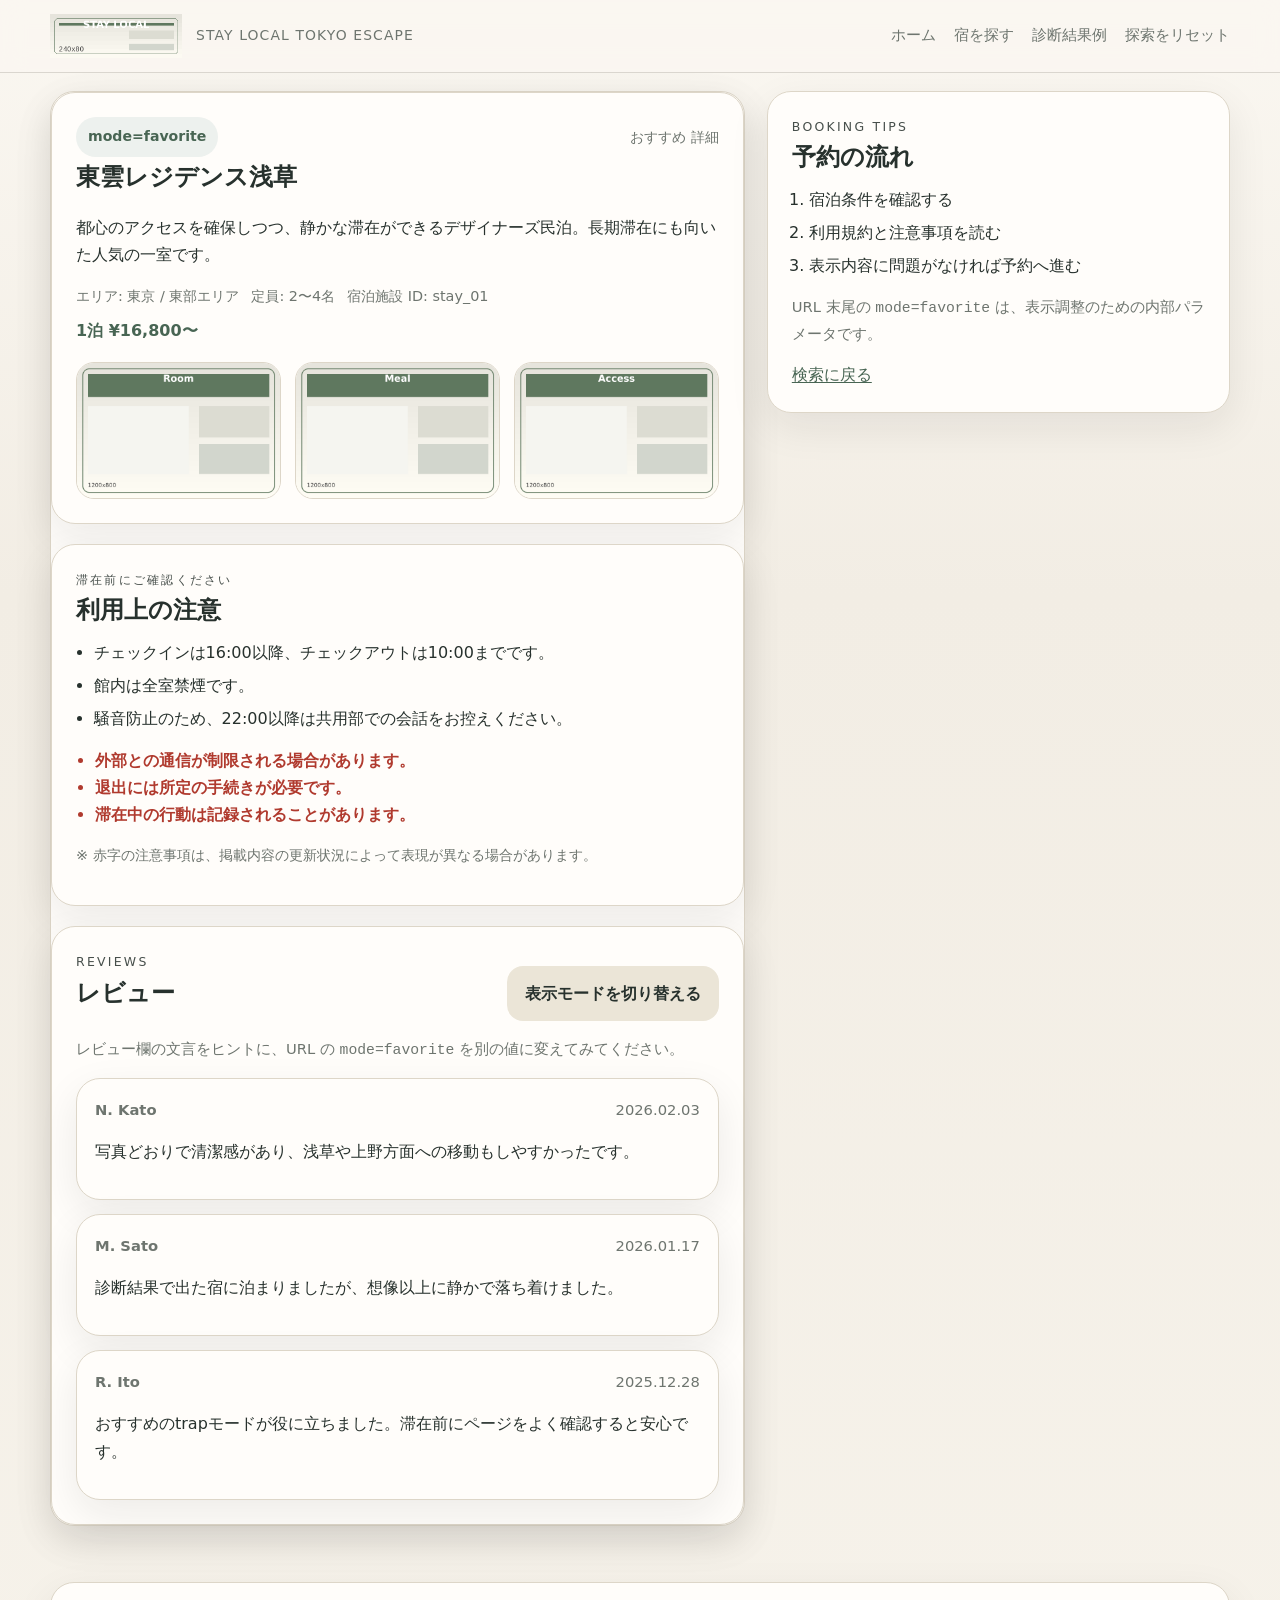
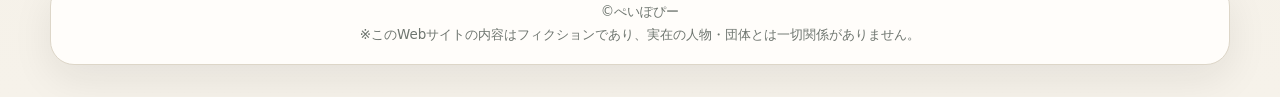
==== detail.html @ 8ec5afc0 "Add files via upload" ====
<!doctype html>
<html lang="ja">
<head>
  <meta charset="utf-8">
  <meta name="viewport" content="width=device-width,initial-scale=1">
  <title>宿詳細 | STAY LOCAL TOKYO ESCAPE</title>
  <meta name="description" content="宿詳細ページ">
  <link rel="icon" href="./assets/images/favicon_32x32.png" sizes="32x32">
  <link rel="stylesheet" href="./assets/css/style.css">
</head>
<body>

<header class="site-header">
  <div class="container">
    <a class="brand" href="./index.html">
      <img src="./assets/images/logo_240x80.png" alt="STAY LOCAL">
      <div class="brand-copy" data-archive-title>STAY LOCAL TOKYO ESCAPE</div>
    </a>
    <nav class="nav">
      <a href="./index.html">ホーム</a>
      <a href="./search.html">宿を探す</a>
      <a href="./result.html?stay=stay_01">診断結果例</a>
      <a href="javascript:void(0)" data-reset-arg>探索をリセット</a>
    </nav>
  </div>
</header>

<main class="section">
  <div class="container detail-grid">
    <section>
      <div class="panel detail-lead">
        <div class="choice-row" style="justify-content:space-between;align-items:center">
          <div class="mode-badge" data-mode-badge>mode=favorite</div>
          <div class="muted small"><span data-page-label>おすすめ</span> 詳細</div>
        </div>
        <h1 id="detail-title">宿名</h1>
        <p id="detail-copy">説明文</p>
        <div id="detail-meta" class="meta"></div>
        <div class="price" id="detail-price"></div>
        <div class="gallery" id="detail-gallery" style="margin-top:18px"></div>
      </div>

      <div class="panel" id="caution-box" style="margin-top:20px"></div>

      <div class="panel" style="margin-top:20px">
        <div class="section-head" style="margin-bottom:8px">
          <div><div class="eyebrow">Reviews</div><h2>レビュー</h2></div>
          <button id="trap-toggle" class="button alt">表示モードを切り替える</button>
        </div>
        <p class="notice" id="mode-guide">URL の mode パラメータを変更すると、別の表示になる場合があります。</p>
        <div id="review-list" class="review-list"></div>
        <a id="archive-link" class="archive-link hidden" href="./archive/target_stay_01.html">詳細ログを見る</a>
      </div>
    </section>

    <aside class="sticky-box">
      <div class="panel">
        <div class="eyebrow">Booking tips</div>
        <h2>予約の流れ</h2>
        <ol class="list">
          <li>宿泊条件を確認する</li>
          <li>利用規約と注意事項を読む</li>
          <li>表示内容に問題がなければ予約へ進む</li>
        </ol>
        <p class="notice">URL 末尾の <code>mode=favorite</code> は、表示調整のための内部パラメータです。</p>
        <a class="inline-link" href="./search.html">検索に戻る</a>
      </div>
    </aside>
  </div>
</main>

<footer class="site-footer">
  <div class="container">
    <div class="footer-card">
      <div>©ぺいぽぴー</div>
      <div>※このWebサイトの内容はフィクションであり、実在の人物・団体とは一切関係がありません。</div>
    </div>
  </div>
</footer>
<div class="noise-flash"></div>
<div class="fade-layer"></div>

<script src="./assets/js/main.js"></script>
<script src="./assets/js/detail.js"></script>
</body>
</html>
---- assets/css/style.css ----
:root{
  --bg:#f6f2ea;--paper:#fffdfa;--ink:#27312d;--muted:#6e756f;--line:#ddd6c8;
  --accent:#486553;--accent-2:#b03a2e;--shadow:0 14px 40px rgba(20,20,20,.08);
  --radius:24px;--max:1180px;
}
*{box-sizing:border-box}
html{scroll-behavior:smooth}
body{margin:0;font-family:"Hiragino Sans","Yu Gothic UI","Meiryo",system-ui,sans-serif;color:var(--ink);background:linear-gradient(180deg,#faf7f1,#f2ede4 35%,#f6f2ea);line-height:1.7}
a{color:inherit;text-decoration:none}img{max-width:100%;display:block}
.container{width:min(calc(100% - 32px),var(--max));margin:0 auto}
.site-header{position:sticky;top:0;z-index:20;background:rgba(250,247,241,.9);backdrop-filter:blur(12px);border-bottom:1px solid rgba(180,175,165,.45)}
.site-header .container{display:flex;align-items:center;justify-content:space-between;padding:14px 0}
.brand{display:flex;align-items:center;gap:14px}.brand img{width:132px;height:auto}.brand-copy{font-size:.87rem;color:var(--muted);letter-spacing:.08em}
.nav{display:flex;gap:18px;align-items:center;flex-wrap:wrap}.nav a{font-size:.95rem;color:var(--muted)}.nav a:hover{color:var(--ink)}
.hero{padding:42px 0 26px}.hero-grid{display:grid;grid-template-columns:1.2fr .8fr;gap:28px;align-items:stretch}
.hero-card,.panel,.card,.result-card,.detail-grid section,.review-card,.archive-card,.footer-card{background:var(--paper);border:1px solid var(--line);border-radius:var(--radius);box-shadow:var(--shadow)}
.hero-card{overflow:hidden;position:relative;min-height:460px}.hero-card img{width:100%;height:100%;object-fit:cover;filter:saturate(.92)}
.hero-overlay{position:absolute;inset:auto 0 0 0;padding:34px;background:linear-gradient(180deg,transparent,rgba(20,20,20,.7));color:#fff}
.eyebrow{letter-spacing:.18em;font-size:.78rem;text-transform:uppercase;opacity:.85}.hero-title{font-size:clamp(2rem,4vw,3.5rem);line-height:1.08;margin:10px 0 14px}.hero-copy{max-width:48ch;opacity:.9}
.hero-side{padding:28px}.tag-list{display:flex;flex-wrap:wrap;gap:10px;margin:20px 0}.tag{padding:8px 12px;border-radius:999px;background:#eef2ed;color:var(--accent);font-size:.88rem}
.grid-3{display:grid;grid-template-columns:repeat(3,1fr);gap:20px}.card{overflow:hidden}
.card-body{padding:18px}.card h3,.panel h2,.result-meta h1,.detail-lead h1,.archive-card h1{margin:0 0 8px}
.meta{display:flex;gap:12px;flex-wrap:wrap;color:var(--muted);font-size:.9rem}.price{font-weight:700;color:var(--accent);margin-top:8px}
.section{padding:18px 0 28px}.section-head{display:flex;justify-content:space-between;align-items:end;margin-bottom:18px;gap:16px}.section-head p{margin:0;color:var(--muted)}
.panel{padding:24px}.diagnosis-choices{display:grid;gap:14px;margin-top:18px}
.choice-btn,.button{appearance:none;border:none;cursor:pointer;background:var(--accent);color:#fff;padding:14px 18px;border-radius:16px;font:inherit;font-weight:700;transition:transform .15s ease,opacity .15s ease,background .15s ease}
.choice-btn:hover,.button:hover{transform:translateY(-1px);opacity:.94}.choice-btn.alt,.button.alt{background:#ebe5d7;color:var(--ink)}
.choice-row{display:flex;gap:12px;flex-wrap:wrap}.notice{font-size:.92rem;color:var(--muted)}
.search-bar{display:flex;gap:10px;flex-wrap:wrap}.search-bar input{flex:1;min-width:220px;padding:14px 16px;border-radius:16px;border:1px solid var(--line);background:#fff;color:var(--ink);font:inherit}
.result-card{display:grid;grid-template-columns:1.15fr .85fr;overflow:hidden}.result-visual{position:relative;background:#111}
.result-visual img{width:100%;height:100%;object-fit:cover;transition:transform .25s ease,filter .25s ease}.result-visual.is-clickable:hover img{transform:scale(1.025)}
.result-visual .click-hint{position:absolute;left:16px;bottom:16px;padding:8px 12px;border-radius:999px;background:rgba(255,255,255,.92);font-size:.9rem;color:var(--ink)}
.result-meta{padding:30px}.kpis{display:grid;grid-template-columns:repeat(3,1fr);gap:12px;margin:20px 0}.kpi{padding:14px;border-radius:18px;background:#f3efe7}.kpi strong{display:block;font-size:1.1rem}
.gallery{display:grid;grid-template-columns:repeat(3,1fr);gap:14px}.gallery img{border-radius:18px;border:1px solid var(--line)}
.detail-grid{display:grid;grid-template-columns:1.2fr .8fr;gap:22px}.sticky-box{position:sticky;top:96px}
.list{margin:0;padding-left:1.1em}.list li{margin:6px 0}.alert-list{margin:14px 0 0;padding-left:1.2em}.alert-list li{color:var(--accent-2);font-weight:700}
.review-list{display:grid;gap:14px}.review-card{padding:18px}.review-head{display:flex;justify-content:space-between;gap:12px;color:var(--muted);font-size:.92rem}
.mode-badge{display:inline-flex;align-items:center;gap:8px;padding:8px 12px;border-radius:999px;background:#edf1ee;color:var(--accent);font-size:.88rem;font-weight:700}
.muted{color:var(--muted)}.small{font-size:.9rem}.site-footer{padding:28px 0 34px}.footer-card{padding:18px;text-align:center;color:var(--muted);font-size:.84rem}
.noise-flash,.fade-layer{pointer-events:none;position:fixed;inset:0;opacity:0;z-index:60;transition:opacity .18s ease}.noise-flash{background:url('./../images/img_noise_1920x1080.png') center/cover no-repeat;mix-blend-mode:screen}.fade-layer{background:rgba(8,8,8,.18)}
.page-trap{filter:saturate(.86)}.page-trap .mode-badge{background:#f3e7e7;color:#8d3a34}.page-trap .site-header{background:rgba(244,240,234,.92)}
.hidden{display:none !important}.inline-link{color:var(--accent);text-decoration:underline;text-underline-offset:2px}
.archive-link{margin-top:18px;display:inline-flex;align-items:center;gap:8px;font-weight:700;color:var(--accent);text-decoration:underline;text-underline-offset:4px}
.archive-hero{min-height:100vh;background:linear-gradient(rgba(14,14,14,.45),rgba(14,14,14,.72)),url('./../assets/images/img_archive_bg_1920x1080.png') center/cover no-repeat fixed;color:#e9eceb}
.archive-hero .site-header{background:rgba(16,18,18,.72);border-color:rgba(255,255,255,.08)}.archive-hero .brand-copy,.archive-hero .nav a,.archive-hero .footer-card{color:#c6cfca}
.archive-wrap{padding:44px 0 26px}.archive-card{background:rgba(18,22,24,.8);border:1px solid rgba(198,207,202,.18);box-shadow:0 18px 60px rgba(0,0,0,.3);padding:28px}
.archive-grid{display:grid;grid-template-columns:1fr 1fr;gap:18px}.archive-block{background:rgba(255,255,255,.03);border:1px solid rgba(255,255,255,.08);border-radius:20px;padding:18px}
.archive-label{font-size:.78rem;letter-spacing:.18em;text-transform:uppercase;color:#9fb3a6}.archive-em{color:#ff7a6d;font-weight:800;letter-spacing:.03em}
.micro-noise{position:fixed;inset:0;pointer-events:none;z-index:50;background:url('./../assets/images/img_noise_1920x1080.png') center/cover repeat;opacity:0}
.glitch-on{animation:archiveGlitch .9s linear}
@keyframes archiveGlitch{0%{opacity:.02;transform:translate(0,0)}15%{opacity:.1;transform:translate(-4px,1px)}30%{opacity:.18;transform:translate(4px,-2px)}45%{opacity:.08;transform:translate(-2px,2px)}60%{opacity:.15;transform:translate(3px,1px)}100%{opacity:0;transform:translate(0,0)}}
@media (max-width:900px){.hero-grid,.result-card,.detail-grid,.archive-grid{grid-template-columns:1fr}.grid-3,.gallery,.kpis{grid-template-columns:1fr}.sticky-box{position:static}}
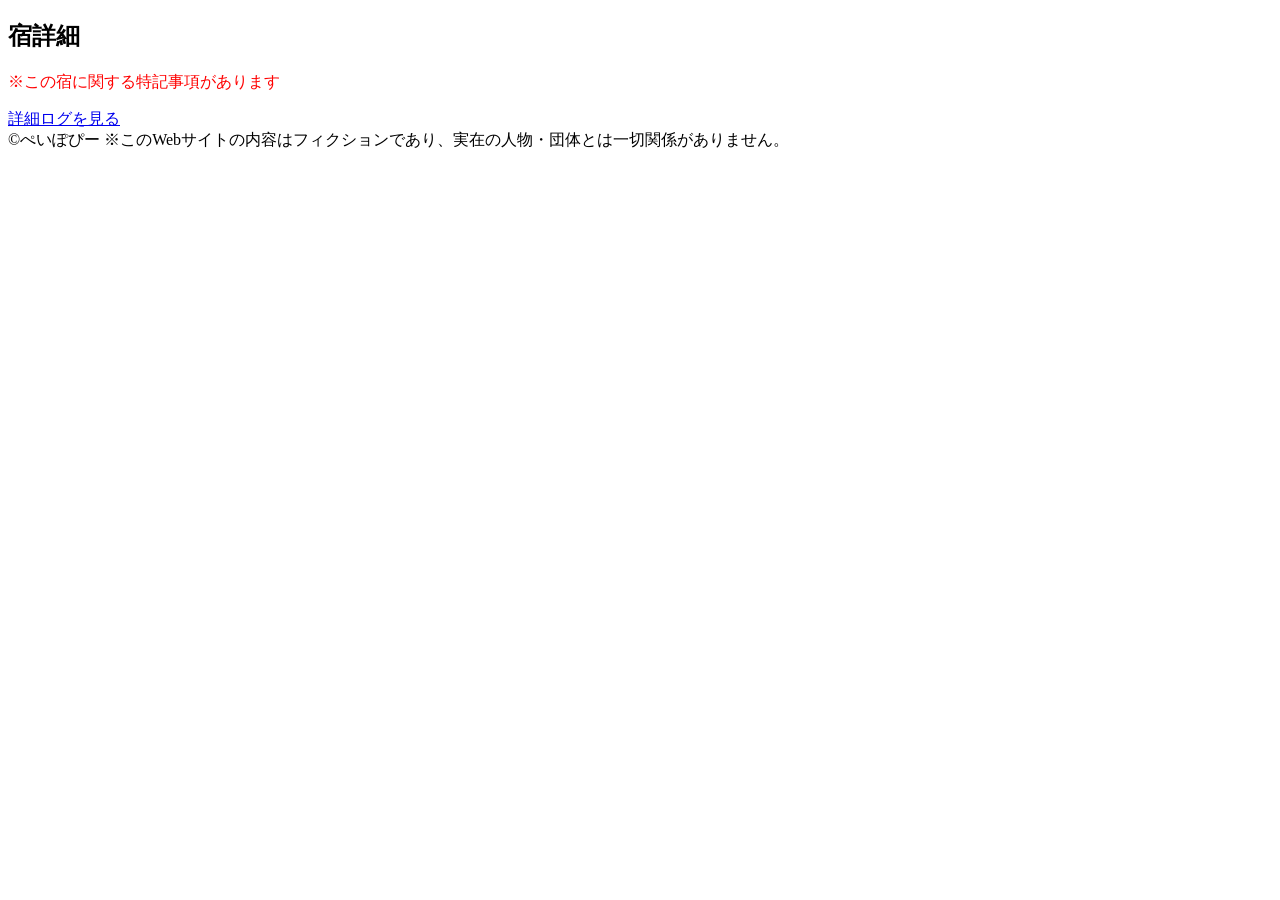
==== commit 6657ef27: "Add files via upload" ====
--- a/detail.html
+++ b/detail.html
@@ -1,86 +1,10 @@
-<!doctype html>
+<!DOCTYPE html>
 <html lang="ja">
-<head>
-  <meta charset="utf-8">
-  <meta name="viewport" content="width=device-width,initial-scale=1">
-  <title>宿詳細 | STAY LOCAL TOKYO ESCAPE</title>
-  <meta name="description" content="宿詳細ページ">
-  <link rel="icon" href="./assets/images/favicon_32x32.png" sizes="32x32">
-  <link rel="stylesheet" href="./assets/css/style.css">
-</head>
+<head><meta charset="UTF-8"><title>宿詳細</title></head>
 <body>
-
-<header class="site-header">
-  <div class="container">
-    <a class="brand" href="./index.html">
-      <img src="./assets/images/logo_240x80.png" alt="STAY LOCAL">
-      <div class="brand-copy" data-archive-title>STAY LOCAL TOKYO ESCAPE</div>
-    </a>
-    <nav class="nav">
-      <a href="./index.html">ホーム</a>
-      <a href="./search.html">宿を探す</a>
-      <a href="./result.html?stay=stay_01">診断結果例</a>
-      <a href="javascript:void(0)" data-reset-arg>探索をリセット</a>
-    </nav>
-  </div>
-</header>
-
-<main class="section">
-  <div class="container detail-grid">
-    <section>
-      <div class="panel detail-lead">
-        <div class="choice-row" style="justify-content:space-between;align-items:center">
-          <div class="mode-badge" data-mode-badge>mode=favorite</div>
-          <div class="muted small"><span data-page-label>おすすめ</span> 詳細</div>
-        </div>
-        <h1 id="detail-title">宿名</h1>
-        <p id="detail-copy">説明文</p>
-        <div id="detail-meta" class="meta"></div>
-        <div class="price" id="detail-price"></div>
-        <div class="gallery" id="detail-gallery" style="margin-top:18px"></div>
-      </div>
-
-      <div class="panel" id="caution-box" style="margin-top:20px"></div>
-
-      <div class="panel" style="margin-top:20px">
-        <div class="section-head" style="margin-bottom:8px">
-          <div><div class="eyebrow">Reviews</div><h2>レビュー</h2></div>
-          <button id="trap-toggle" class="button alt">表示モードを切り替える</button>
-        </div>
-        <p class="notice" id="mode-guide">URL の mode パラメータを変更すると、別の表示になる場合があります。</p>
-        <div id="review-list" class="review-list"></div>
-        <a id="archive-link" class="archive-link hidden" href="./archive/target_stay_01.html">詳細ログを見る</a>
-      </div>
-    </section>
-
-    <aside class="sticky-box">
-      <div class="panel">
-        <div class="eyebrow">Booking tips</div>
-        <h2>予約の流れ</h2>
-        <ol class="list">
-          <li>宿泊条件を確認する</li>
-          <li>利用規約と注意事項を読む</li>
-          <li>表示内容に問題がなければ予約へ進む</li>
-        </ol>
-        <p class="notice">URL 末尾の <code>mode=favorite</code> は、表示調整のための内部パラメータです。</p>
-        <a class="inline-link" href="./search.html">検索に戻る</a>
-      </div>
-    </aside>
-  </div>
-</main>
-
-<footer class="site-footer">
-  <div class="container">
-    <div class="footer-card">
-      <div>©ぺいぽぴー</div>
-      <div>※このWebサイトの内容はフィクションであり、実在の人物・団体とは一切関係がありません。</div>
-    </div>
-  </div>
-</footer>
-<div class="noise-flash"></div>
-<div class="fade-layer"></div>
-
-<script src="./assets/js/main.js"></script>
-<script src="./assets/js/detail.js"></script>
+<h2>宿詳細</h2>
+<p style="color:red">※この宿に関する特記事項があります</p>
+<a href="archive/target_stay_01.html?mode=trap">詳細ログを見る</a>
+<footer>©ぺいぽぴー ※このWebサイトの内容はフィクションであり、実在の人物・団体とは一切関係がありません。</footer>
 </body>
 </html>
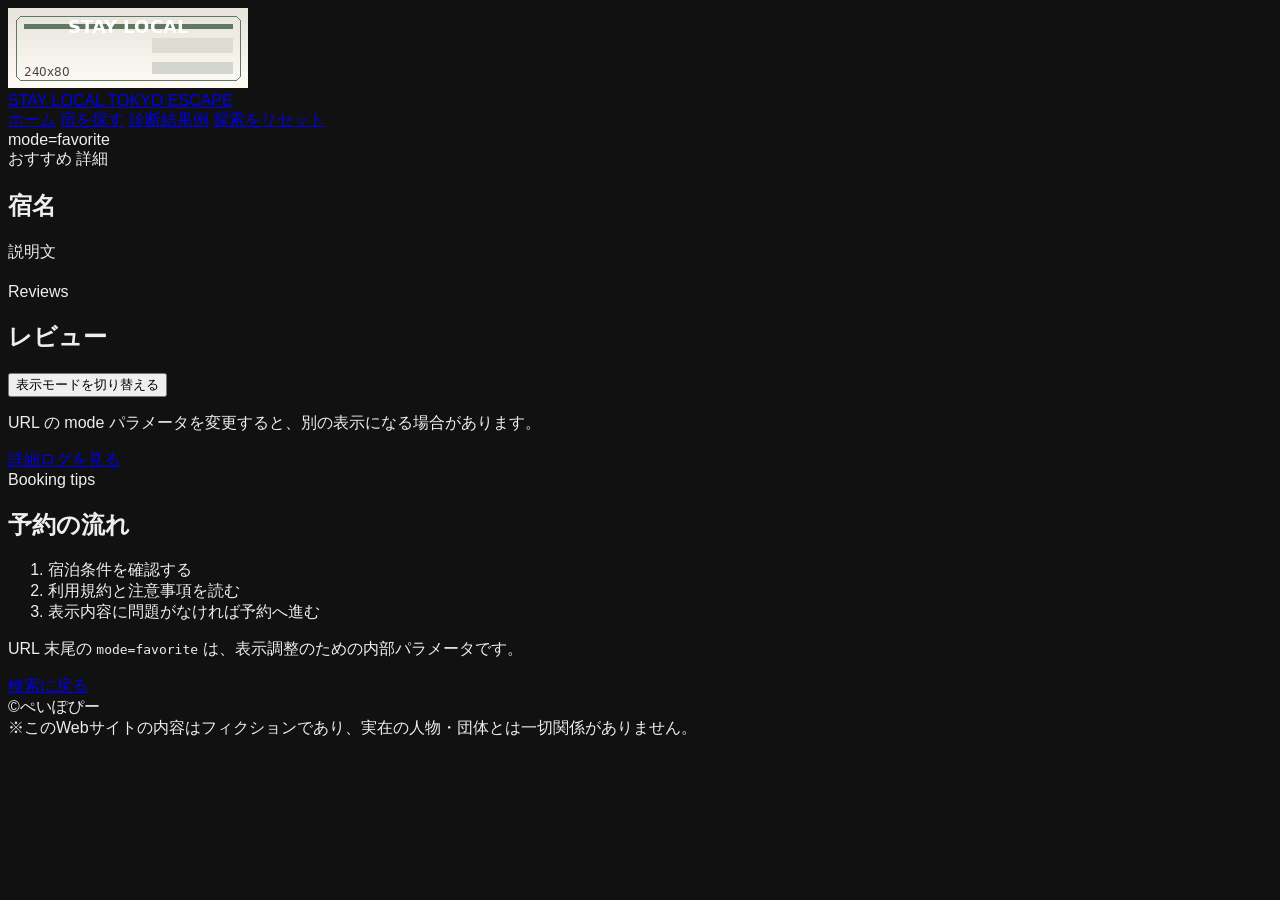
==== commit 2b00a97b: "Add files via upload" ====
--- a/detail.html
+++ b/detail.html
@@ -1,10 +1,86 @@
-<!DOCTYPE html>
+<!doctype html>
 <html lang="ja">
-<head><meta charset="UTF-8"><title>宿詳細</title></head>
+<head>
+  <meta charset="utf-8">
+  <meta name="viewport" content="width=device-width,initial-scale=1">
+  <title>宿詳細 | STAY LOCAL TOKYO ESCAPE</title>
+  <meta name="description" content="宿詳細ページ">
+  <link rel="icon" href="./assets/images/favicon_32x32.png" sizes="32x32">
+  <link rel="stylesheet" href="./assets/css/style.css">
+</head>
 <body>
-<h2>宿詳細</h2>
-<p style="color:red">※この宿に関する特記事項があります</p>
-<a href="archive/target_stay_01.html?mode=trap">詳細ログを見る</a>
-<footer>©ぺいぽぴー ※このWebサイトの内容はフィクションであり、実在の人物・団体とは一切関係がありません。</footer>
+
+<header class="site-header">
+  <div class="container">
+    <a class="brand" href="./index.html">
+      <img src="./assets/images/logo_240x80.png" alt="STAY LOCAL">
+      <div class="brand-copy" data-archive-title>STAY LOCAL TOKYO ESCAPE</div>
+    </a>
+    <nav class="nav">
+      <a href="./index.html">ホーム</a>
+      <a href="./search.html">宿を探す</a>
+      <a href="./result.html?stay=stay_01">診断結果例</a>
+      <a href="javascript:void(0)" data-reset-arg>探索をリセット</a>
+    </nav>
+  </div>
+</header>
+
+<main class="section">
+  <div class="container detail-grid">
+    <section>
+      <div class="panel detail-lead">
+        <div class="choice-row" style="justify-content:space-between;align-items:center">
+          <div class="mode-badge" data-mode-badge>mode=favorite</div>
+          <div class="muted small"><span data-page-label>おすすめ</span> 詳細</div>
+        </div>
+        <h1 id="detail-title">宿名</h1>
+        <p id="detail-copy">説明文</p>
+        <div id="detail-meta" class="meta"></div>
+        <div class="price" id="detail-price"></div>
+        <div class="gallery" id="detail-gallery" style="margin-top:18px"></div>
+      </div>
+
+      <div class="panel" id="caution-box" style="margin-top:20px"></div>
+
+      <div class="panel" style="margin-top:20px">
+        <div class="section-head" style="margin-bottom:8px">
+          <div><div class="eyebrow">Reviews</div><h2>レビュー</h2></div>
+          <button id="trap-toggle" class="button alt">表示モードを切り替える</button>
+        </div>
+        <p class="notice" id="mode-guide">URL の mode パラメータを変更すると、別の表示になる場合があります。</p>
+        <div id="review-list" class="review-list"></div>
+        <a id="archive-link" class="archive-link hidden" href="./archive/target_stay_01.html">詳細ログを見る</a>
+      </div>
+    </section>
+
+    <aside class="sticky-box">
+      <div class="panel">
+        <div class="eyebrow">Booking tips</div>
+        <h2>予約の流れ</h2>
+        <ol class="list">
+          <li>宿泊条件を確認する</li>
+          <li>利用規約と注意事項を読む</li>
+          <li>表示内容に問題がなければ予約へ進む</li>
+        </ol>
+        <p class="notice">URL 末尾の <code>mode=favorite</code> は、表示調整のための内部パラメータです。</p>
+        <a class="inline-link" href="./search.html">検索に戻る</a>
+      </div>
+    </aside>
+  </div>
+</main>
+
+<footer class="site-footer">
+  <div class="container">
+    <div class="footer-card">
+      <div>©ぺいぽぴー</div>
+      <div>※このWebサイトの内容はフィクションであり、実在の人物・団体とは一切関係がありません。</div>
+    </div>
+  </div>
+</footer>
+<div class="noise-flash"></div>
+<div class="fade-layer"></div>
+
+<script src="./assets/js/main.js"></script>
+<script src="./assets/js/detail.js"></script>
 </body>
 </html>
--- a/assets/css/style.css
+++ b/assets/css/style.css
@@ -0,0 +1 @@
+body{font-family:sans-serif;background:#111;color:#eee}
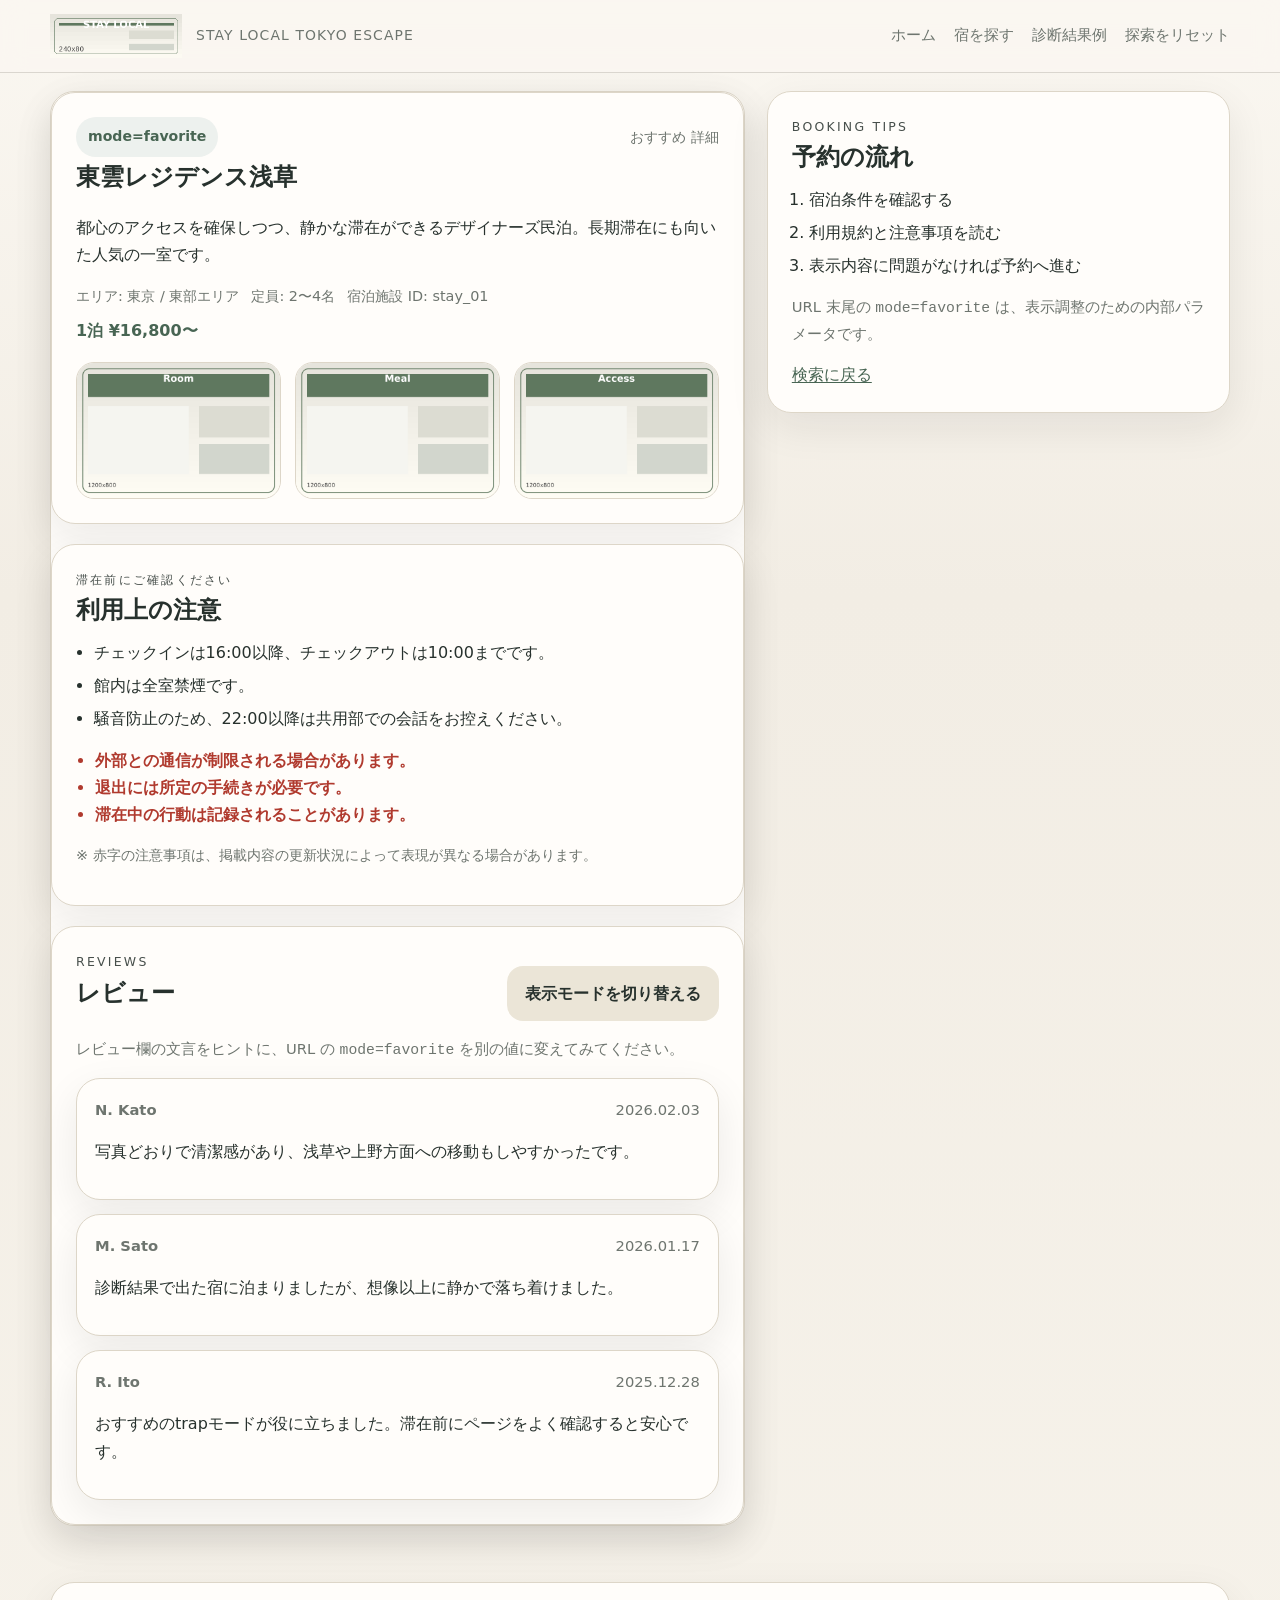
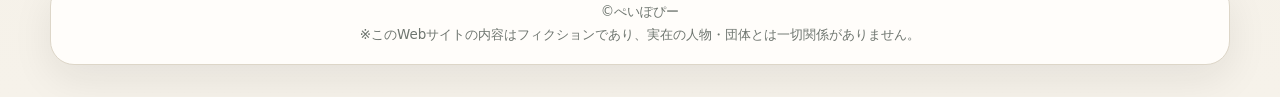
==== commit 56264190: "Add files via upload" ====
--- a/detail.html
+++ b/detail.html
@@ -77,6 +77,15 @@
     </div>
   </div>
 </footer>
+
+<div id="noise-overlay" class="noise-overlay" aria-hidden="true">
+  <div class="noise-layer noise-layer-1"></div>
+  <div class="noise-layer noise-layer-2"></div>
+  <div class="noise-layer noise-layer-3"></div>
+  <div class="noise-flash noise-flash-overlay"></div>
+  <div id="noise-message" class="noise-message">サイトが改変されました。</div>
+</div>
+
 <div class="noise-flash"></div>
 <div class="fade-layer"></div>
 
--- a/assets/css/style.css
+++ b/assets/css/style.css
@@ -1 +1,276 @@
-body{font-family:sans-serif;background:#111;color:#eee}+:root{
+  --bg:#f6f2ea;--paper:#fffdfa;--ink:#27312d;--muted:#6e756f;--line:#ddd6c8;
+  --accent:#486553;--accent-2:#b03a2e;--shadow:0 14px 40px rgba(20,20,20,.08);
+  --radius:24px;--max:1180px;
+}
+*{box-sizing:border-box}
+html{scroll-behavior:smooth}
+body{margin:0;font-family:"Hiragino Sans","Yu Gothic UI","Meiryo",system-ui,sans-serif;color:var(--ink);background:linear-gradient(180deg,#faf7f1,#f2ede4 35%,#f6f2ea);line-height:1.7}
+a{color:inherit;text-decoration:none}img{max-width:100%;display:block}
+.container{width:min(calc(100% - 32px),var(--max));margin:0 auto}
+.site-header{position:sticky;top:0;z-index:20;background:rgba(250,247,241,.9);backdrop-filter:blur(12px);border-bottom:1px solid rgba(180,175,165,.45)}
+.site-header .container{display:flex;align-items:center;justify-content:space-between;padding:14px 0}
+.brand{display:flex;align-items:center;gap:14px}.brand img{width:132px;height:auto}.brand-copy{font-size:.87rem;color:var(--muted);letter-spacing:.08em}
+.nav{display:flex;gap:18px;align-items:center;flex-wrap:wrap}.nav a{font-size:.95rem;color:var(--muted)}.nav a:hover{color:var(--ink)}
+.hero{padding:42px 0 26px}.hero-grid{display:grid;grid-template-columns:1.2fr .8fr;gap:28px;align-items:stretch}
+.hero-card,.panel,.card,.result-card,.detail-grid section,.review-card,.archive-card,.footer-card{background:var(--paper);border:1px solid var(--line);border-radius:var(--radius);box-shadow:var(--shadow)}
+.hero-card{overflow:hidden;position:relative;min-height:460px}.hero-card img{width:100%;height:100%;object-fit:cover;filter:saturate(.92)}
+.hero-overlay{position:absolute;inset:auto 0 0 0;padding:34px;background:linear-gradient(180deg,transparent,rgba(20,20,20,.7));color:#fff}
+.eyebrow{letter-spacing:.18em;font-size:.78rem;text-transform:uppercase;opacity:.85}.hero-title{font-size:clamp(2rem,4vw,3.5rem);line-height:1.08;margin:10px 0 14px}.hero-copy{max-width:48ch;opacity:.9}
+.hero-side{padding:28px}.tag-list{display:flex;flex-wrap:wrap;gap:10px;margin:20px 0}.tag{padding:8px 12px;border-radius:999px;background:#eef2ed;color:var(--accent);font-size:.88rem}
+.grid-3{display:grid;grid-template-columns:repeat(3,1fr);gap:20px}.card{overflow:hidden}
+.card-body{padding:18px}.card h3,.panel h2,.result-meta h1,.detail-lead h1,.archive-card h1{margin:0 0 8px}
+.meta{display:flex;gap:12px;flex-wrap:wrap;color:var(--muted);font-size:.9rem}.price{font-weight:700;color:var(--accent);margin-top:8px}
+.section{padding:18px 0 28px}.section-head{display:flex;justify-content:space-between;align-items:end;margin-bottom:18px;gap:16px}.section-head p{margin:0;color:var(--muted)}
+.panel{padding:24px}.diagnosis-choices{display:grid;gap:14px;margin-top:18px}
+.choice-btn,.button{appearance:none;border:none;cursor:pointer;background:var(--accent);color:#fff;padding:14px 18px;border-radius:16px;font:inherit;font-weight:700;transition:transform .15s ease,opacity .15s ease,background .15s ease}
+.choice-btn:hover,.button:hover{transform:translateY(-1px);opacity:.94}.choice-btn.alt,.button.alt{background:#ebe5d7;color:var(--ink)}
+.choice-row{display:flex;gap:12px;flex-wrap:wrap}.notice{font-size:.92rem;color:var(--muted)}
+.search-bar{display:flex;gap:10px;flex-wrap:wrap}.search-bar input{flex:1;min-width:220px;padding:14px 16px;border-radius:16px;border:1px solid var(--line);background:#fff;color:var(--ink);font:inherit}
+.result-card{display:grid;grid-template-columns:1.15fr .85fr;overflow:hidden}.result-visual{position:relative;background:#111}
+.result-visual img{width:100%;height:100%;object-fit:cover;transition:transform .25s ease,filter .25s ease}.result-visual.is-clickable:hover img{transform:scale(1.025)}
+.result-visual .click-hint{position:absolute;left:16px;bottom:16px;padding:8px 12px;border-radius:999px;background:rgba(255,255,255,.92);font-size:.9rem;color:var(--ink)}
+.result-meta{padding:30px}.kpis{display:grid;grid-template-columns:repeat(3,1fr);gap:12px;margin:20px 0}.kpi{padding:14px;border-radius:18px;background:#f3efe7}.kpi strong{display:block;font-size:1.1rem}
+.gallery{display:grid;grid-template-columns:repeat(3,1fr);gap:14px}.gallery img{border-radius:18px;border:1px solid var(--line)}
+.detail-grid{display:grid;grid-template-columns:1.2fr .8fr;gap:22px}.sticky-box{position:sticky;top:96px}
+.list{margin:0;padding-left:1.1em}.list li{margin:6px 0}.alert-list{margin:14px 0 0;padding-left:1.2em}.alert-list li{color:var(--accent-2);font-weight:700}
+.review-list{display:grid;gap:14px}.review-card{padding:18px}.review-head{display:flex;justify-content:space-between;gap:12px;color:var(--muted);font-size:.92rem}
+.mode-badge{display:inline-flex;align-items:center;gap:8px;padding:8px 12px;border-radius:999px;background:#edf1ee;color:var(--accent);font-size:.88rem;font-weight:700}
+.muted{color:var(--muted)}.small{font-size:.9rem}.site-footer{padding:28px 0 34px}.footer-card{padding:18px;text-align:center;color:var(--muted);font-size:.84rem}
+.noise-flash,.fade-layer{pointer-events:none;position:fixed;inset:0;opacity:0;z-index:60;transition:opacity .18s ease}.noise-flash{background:url('./../images/img_noise_1920x1080.png') center/cover no-repeat;mix-blend-mode:screen}.fade-layer{background:rgba(8,8,8,.18)}
+.page-trap{filter:saturate(.86)}.page-trap .mode-badge{background:#f3e7e7;color:#8d3a34}.page-trap .site-header{background:rgba(244,240,234,.92)}
+.hidden{display:none !important}.inline-link{color:var(--accent);text-decoration:underline;text-underline-offset:2px}
+.archive-link{margin-top:18px;display:inline-flex;align-items:center;gap:8px;font-weight:700;color:var(--accent);text-decoration:underline;text-underline-offset:4px}
+.archive-hero{min-height:100vh;background:linear-gradient(rgba(14,14,14,.45),rgba(14,14,14,.72)),url('./../assets/images/img_archive_bg_1920x1080.png') center/cover no-repeat fixed;color:#e9eceb}
+.archive-hero .site-header{background:rgba(16,18,18,.72);border-color:rgba(255,255,255,.08)}.archive-hero .brand-copy,.archive-hero .nav a,.archive-hero .footer-card{color:#c6cfca}
+.archive-wrap{padding:44px 0 26px}.archive-card{background:rgba(18,22,24,.8);border:1px solid rgba(198,207,202,.18);box-shadow:0 18px 60px rgba(0,0,0,.3);padding:28px}
+.archive-grid{display:grid;grid-template-columns:1fr 1fr;gap:18px}.archive-block{background:rgba(255,255,255,.03);border:1px solid rgba(255,255,255,.08);border-radius:20px;padding:18px}
+.archive-label{font-size:.78rem;letter-spacing:.18em;text-transform:uppercase;color:#9fb3a6}.archive-em{color:#ff7a6d;font-weight:800;letter-spacing:.03em}
+.micro-noise{position:fixed;inset:0;pointer-events:none;z-index:50;background:url('./../assets/images/img_noise_1920x1080.png') center/cover repeat;opacity:0}
+.glitch-on{animation:archiveGlitch .9s linear}
+@keyframes archiveGlitch{0%{opacity:.02;transform:translate(0,0)}15%{opacity:.1;transform:translate(-4px,1px)}30%{opacity:.18;transform:translate(4px,-2px)}45%{opacity:.08;transform:translate(-2px,2px)}60%{opacity:.15;transform:translate(3px,1px)}100%{opacity:0;transform:translate(0,0)}}
+@media (max-width:900px){.hero-grid,.result-card,.detail-grid,.archive-grid{grid-template-columns:1fr}.grid-3,.gallery,.kpis{grid-template-columns:1fr}.sticky-box{position:static}}
+
+
+/* site altered overlay */
+.noise-overlay {
+  position: fixed;
+  inset: 0;
+  z-index: 9999;
+  overflow: hidden;
+  isolation: isolate;
+  opacity: 0;
+  visibility: hidden;
+  pointer-events: none;
+  background:
+    repeating-linear-gradient(
+      0deg,
+      rgba(210, 210, 210, 0.16) 0px,
+      rgba(110, 110, 110, 0.22) 1px,
+      rgba(185, 185, 185, 0.16) 2px,
+      rgba(90, 90, 90, 0.18) 3px
+    ),
+    linear-gradient(180deg, rgba(120,120,120,0.18), rgba(165,165,165,0.18));
+}
+
+.noise-overlay.is-active {
+  opacity: 1;
+  visibility: visible;
+  pointer-events: auto;
+}
+
+.noise-overlay .noise-layer,
+.noise-overlay .noise-flash,
+.noise-overlay .noise-message {
+  position: absolute;
+}
+
+.noise-overlay .noise-layer {
+  inset: -8%;
+  pointer-events: none;
+  z-index: 1;
+}
+
+.noise-overlay .noise-layer-1 {
+  background:
+    repeating-linear-gradient(
+      0deg,
+      rgba(240,240,240,0.18) 0px,
+      rgba(70,70,70,0.24) 1px,
+      rgba(200,200,200,0.18) 2px,
+      rgba(90,90,90,0.22) 3px,
+      rgba(170,170,170,0.14) 4px
+    );
+  mix-blend-mode: screen;
+}
+
+.noise-overlay .noise-layer-2 {
+  background:
+    repeating-linear-gradient(
+      90deg,
+      rgba(255,255,255,0.03) 0px,
+      rgba(0,0,0,0.08) 2px,
+      rgba(255,255,255,0.03) 4px
+    ),
+    repeating-linear-gradient(
+      0deg,
+      rgba(255,255,255,0.08) 0px,
+      rgba(0,0,0,0.12) 2px,
+      rgba(255,255,255,0.06) 4px,
+      rgba(0,0,0,0.08) 6px
+    );
+  mix-blend-mode: overlay;
+}
+
+.noise-overlay .noise-layer-3 {
+  background:
+    linear-gradient(
+      180deg,
+      rgba(255,255,255,0.00) 0%,
+      rgba(255,255,255,0.16) 14%,
+      rgba(0,0,0,0.12) 28%,
+      rgba(255,255,255,0.10) 44%,
+      rgba(0,0,0,0.10) 62%,
+      rgba(255,255,255,0.12) 78%,
+      rgba(255,255,255,0.00) 100%
+    );
+  opacity: 0.55;
+  filter: blur(0.4px);
+}
+
+.noise-overlay .noise-flash-overlay {
+  inset: 0;
+  z-index: 2;
+  background:
+    linear-gradient(
+      180deg,
+      rgba(255,255,255,0) 0%,
+      rgba(255,255,255,0.16) 25%,
+      rgba(255,255,255,0) 52%,
+      rgba(255,255,255,0.12) 76%,
+      rgba(255,255,255,0) 100%
+    );
+  opacity: 0;
+}
+
+.noise-overlay .noise-message {
+  z-index: 10;
+  top: 50%;
+  left: 50%;
+  transform: translate(-50%, -50%);
+  width: min(88vw, 760px);
+  padding: 0 16px;
+  text-align: center;
+  white-space: nowrap;
+  color: #7c0606;
+  font-size: clamp(1.8rem, 3.2vw, 3rem);
+  font-weight: 900;
+  letter-spacing: 0.14em;
+  line-height: 1.65;
+  opacity: 1;
+  pointer-events: none;
+  text-shadow:
+    0 0 1px rgba(255,255,255,0.45),
+    0 0 3px rgba(255,255,255,0.25),
+    0 0 4px rgba(0,0,0,1),
+    0 0 10px rgba(0,0,0,0.98),
+    0 0 18px rgba(0,0,0,0.95),
+    0 3px 6px rgba(60,0,0,0.95),
+    0 0 16px rgba(120,0,0,0.7);
+}
+
+.noise-overlay .noise-message::before,
+.noise-overlay .noise-message::after {
+  content: "サイトが改変されました。";
+  position: absolute;
+  inset: 0;
+  pointer-events: none;
+}
+
+.noise-overlay .noise-message::before {
+  color: rgba(255, 220, 220, 0.22);
+  transform: translate(2px, 0);
+  mix-blend-mode: screen;
+}
+
+.noise-overlay .noise-message::after {
+  color: rgba(50, 0, 0, 0.42);
+  transform: translate(-2px, 1px);
+}
+
+.noise-overlay.is-active .noise-layer-1 {
+  animation: staticBandA 0.08s steps(2, end) infinite;
+}
+
+.noise-overlay.is-active .noise-layer-2 {
+  animation: staticBandB 0.11s steps(3, end) infinite;
+}
+
+.noise-overlay.is-active .noise-layer-3 {
+  animation: rollingBand 0.28s linear infinite;
+}
+
+.noise-overlay.is-active .noise-flash-overlay {
+  animation: flashSweep 0.32s linear infinite;
+}
+
+@keyframes staticBandA {
+  0% {
+    opacity: 0.95;
+    transform: translateY(-8px) scaleY(1.04);
+  }
+  50% {
+    opacity: 0.7;
+    transform: translateY(5px) scaleY(1.01);
+  }
+  100% {
+    opacity: 0.92;
+    transform: translateY(-3px) scaleY(1.05);
+  }
+}
+
+@keyframes staticBandB {
+  0% {
+    opacity: 0.65;
+    transform: translateX(-10px);
+  }
+  50% {
+    opacity: 0.45;
+    transform: translateX(12px);
+  }
+  100% {
+    opacity: 0.7;
+    transform: translateX(-6px);
+  }
+}
+
+@keyframes rollingBand {
+  0% {
+    transform: translateY(-24%);
+  }
+  100% {
+    transform: translateY(24%);
+  }
+}
+
+@keyframes flashSweep {
+  0% {
+    opacity: 0;
+    transform: translateY(-18%);
+  }
+  35% {
+    opacity: 0.42;
+  }
+  100% {
+    opacity: 0;
+    transform: translateY(18%);
+  }
+}
+
+@media (max-width:760px) {
+  .noise-overlay .noise-message {
+    white-space: normal;
+    letter-spacing: 0.08em;
+    line-height: 1.5;
+  }
+}
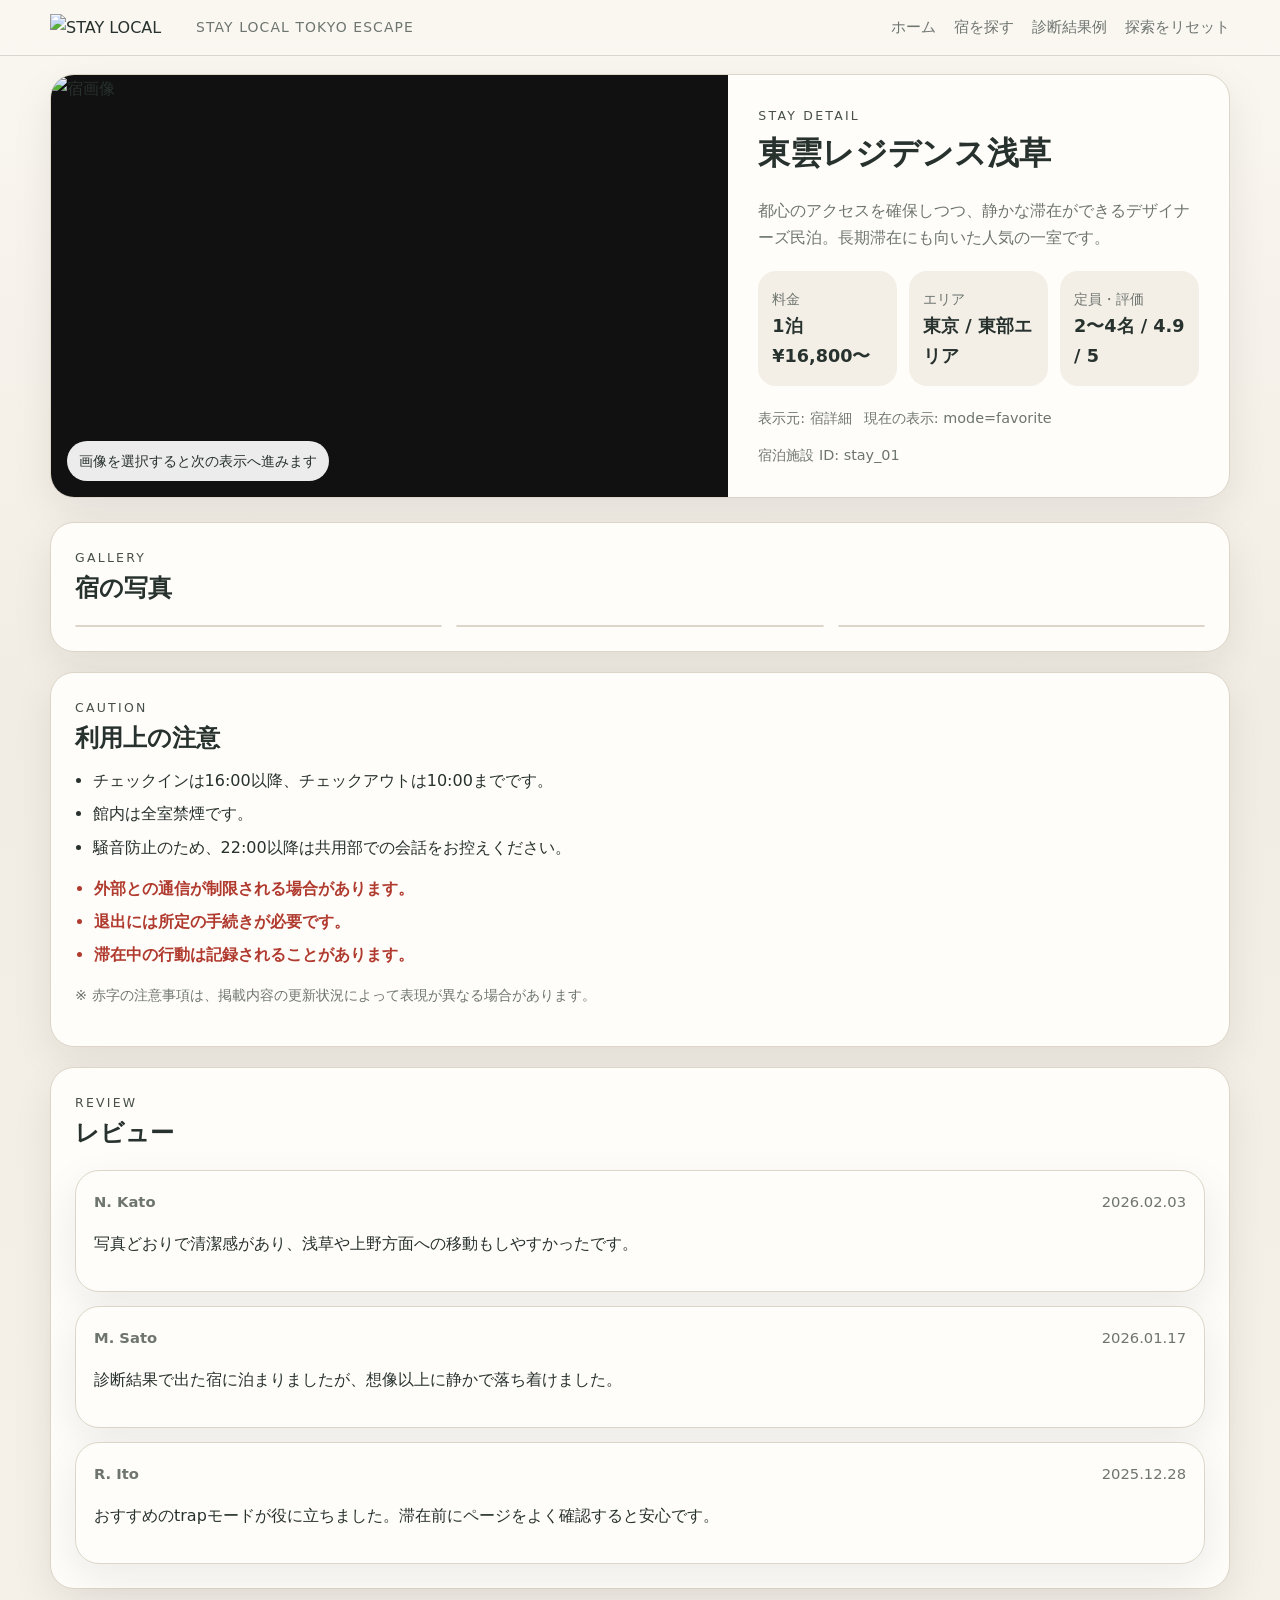
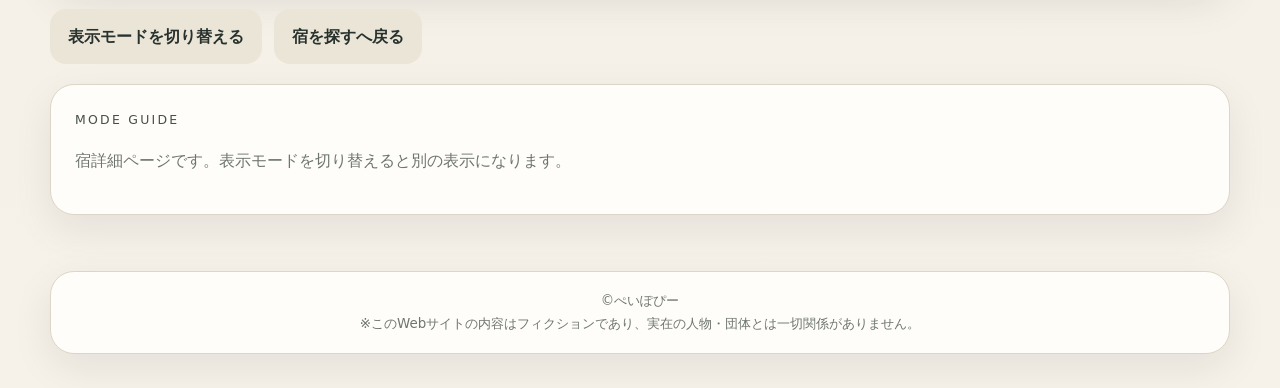
==== commit 7c53d418: "Add files via upload" ====
--- a/detail.html
+++ b/detail.html
@@ -1,95 +1 @@
-<!doctype html>
-<html lang="ja">
-<head>
-  <meta charset="utf-8">
-  <meta name="viewport" content="width=device-width,initial-scale=1">
-  <title>宿詳細 | STAY LOCAL TOKYO ESCAPE</title>
-  <meta name="description" content="宿詳細ページ">
-  <link rel="icon" href="./assets/images/favicon_32x32.png" sizes="32x32">
-  <link rel="stylesheet" href="./assets/css/style.css">
-</head>
-<body>
-
-<header class="site-header">
-  <div class="container">
-    <a class="brand" href="./index.html">
-      <img src="./assets/images/logo_240x80.png" alt="STAY LOCAL">
-      <div class="brand-copy" data-archive-title>STAY LOCAL TOKYO ESCAPE</div>
-    </a>
-    <nav class="nav">
-      <a href="./index.html">ホーム</a>
-      <a href="./search.html">宿を探す</a>
-      <a href="./result.html?stay=stay_01">診断結果例</a>
-      <a href="javascript:void(0)" data-reset-arg>探索をリセット</a>
-    </nav>
-  </div>
-</header>
-
-<main class="section">
-  <div class="container detail-grid">
-    <section>
-      <div class="panel detail-lead">
-        <div class="choice-row" style="justify-content:space-between;align-items:center">
-          <div class="mode-badge" data-mode-badge>mode=favorite</div>
-          <div class="muted small"><span data-page-label>おすすめ</span> 詳細</div>
-        </div>
-        <h1 id="detail-title">宿名</h1>
-        <p id="detail-copy">説明文</p>
-        <div id="detail-meta" class="meta"></div>
-        <div class="price" id="detail-price"></div>
-        <div class="gallery" id="detail-gallery" style="margin-top:18px"></div>
-      </div>
-
-      <div class="panel" id="caution-box" style="margin-top:20px"></div>
-
-      <div class="panel" style="margin-top:20px">
-        <div class="section-head" style="margin-bottom:8px">
-          <div><div class="eyebrow">Reviews</div><h2>レビュー</h2></div>
-          <button id="trap-toggle" class="button alt">表示モードを切り替える</button>
-        </div>
-        <p class="notice" id="mode-guide">URL の mode パラメータを変更すると、別の表示になる場合があります。</p>
-        <div id="review-list" class="review-list"></div>
-        <a id="archive-link" class="archive-link hidden" href="./archive/target_stay_01.html">詳細ログを見る</a>
-      </div>
-    </section>
-
-    <aside class="sticky-box">
-      <div class="panel">
-        <div class="eyebrow">Booking tips</div>
-        <h2>予約の流れ</h2>
-        <ol class="list">
-          <li>宿泊条件を確認する</li>
-          <li>利用規約と注意事項を読む</li>
-          <li>表示内容に問題がなければ予約へ進む</li>
-        </ol>
-        <p class="notice">URL 末尾の <code>mode=favorite</code> は、表示調整のための内部パラメータです。</p>
-        <a class="inline-link" href="./search.html">検索に戻る</a>
-      </div>
-    </aside>
-  </div>
-</main>
-
-<footer class="site-footer">
-  <div class="container">
-    <div class="footer-card">
-      <div>©ぺいぽぴー</div>
-      <div>※このWebサイトの内容はフィクションであり、実在の人物・団体とは一切関係がありません。</div>
-    </div>
-  </div>
-</footer>
-
-<div id="noise-overlay" class="noise-overlay" aria-hidden="true">
-  <div class="noise-layer noise-layer-1"></div>
-  <div class="noise-layer noise-layer-2"></div>
-  <div class="noise-layer noise-layer-3"></div>
-  <div class="noise-flash noise-flash-overlay"></div>
-  <div id="noise-message" class="noise-message">サイトが改変されました。</div>
-</div>
-
-<div class="noise-flash"></div>
-<div class="fade-layer"></div>
-
-<script src="./assets/js/main.js"></script>
-<script src="./assets/js/detail.js"></script>
-</body>
-</html>
+<!doctype html><html lang="ja"><head><meta charset="utf-8"><meta name="viewport" content="width=device-width,initial-scale=1"><title>移動中…</title><script>(function(){var p=new URLSearchParams(location.search);var id=p.get('id')||p.get('stay')||'stay_01';var mode=p.get('mode')||'favorite';location.replace('./result.html?stay='+encodeURIComponent(id)+'&from=detail&mode='+encodeURIComponent(mode));})();</script></head><body></body></html>
